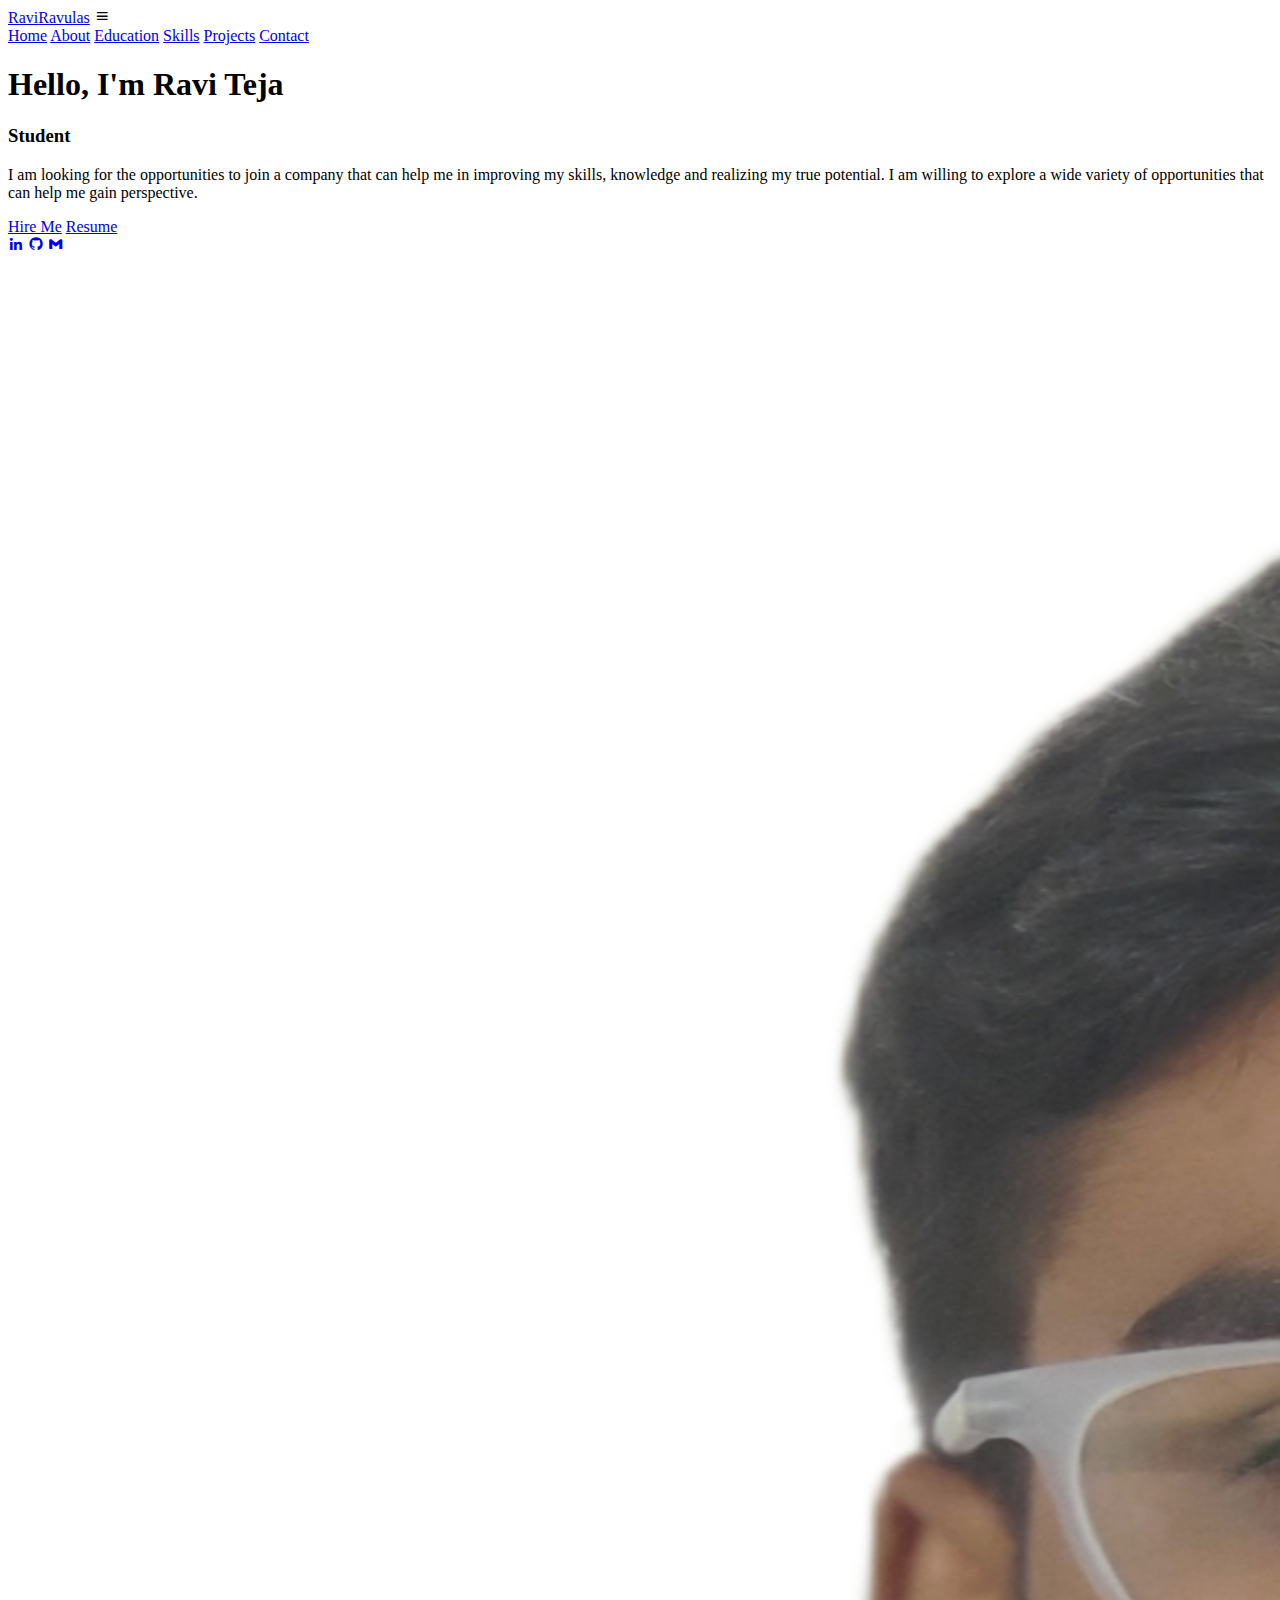
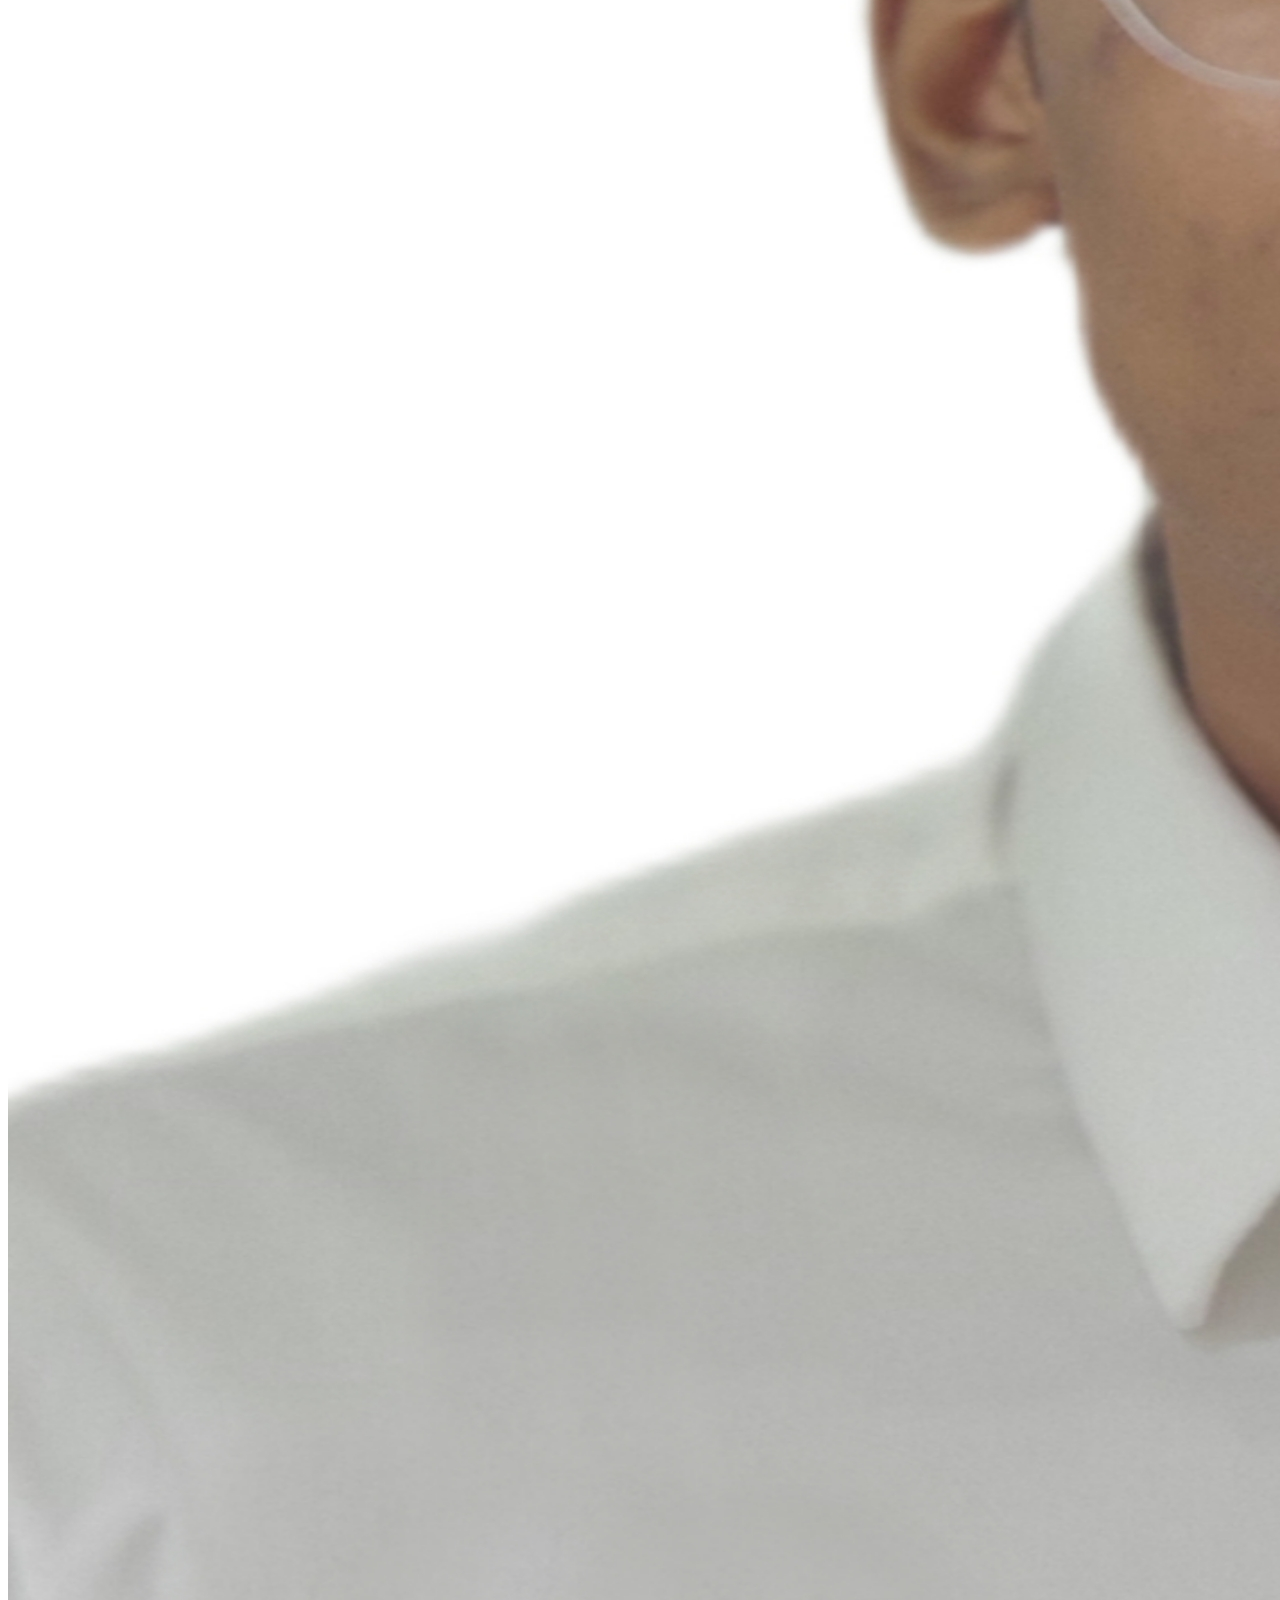
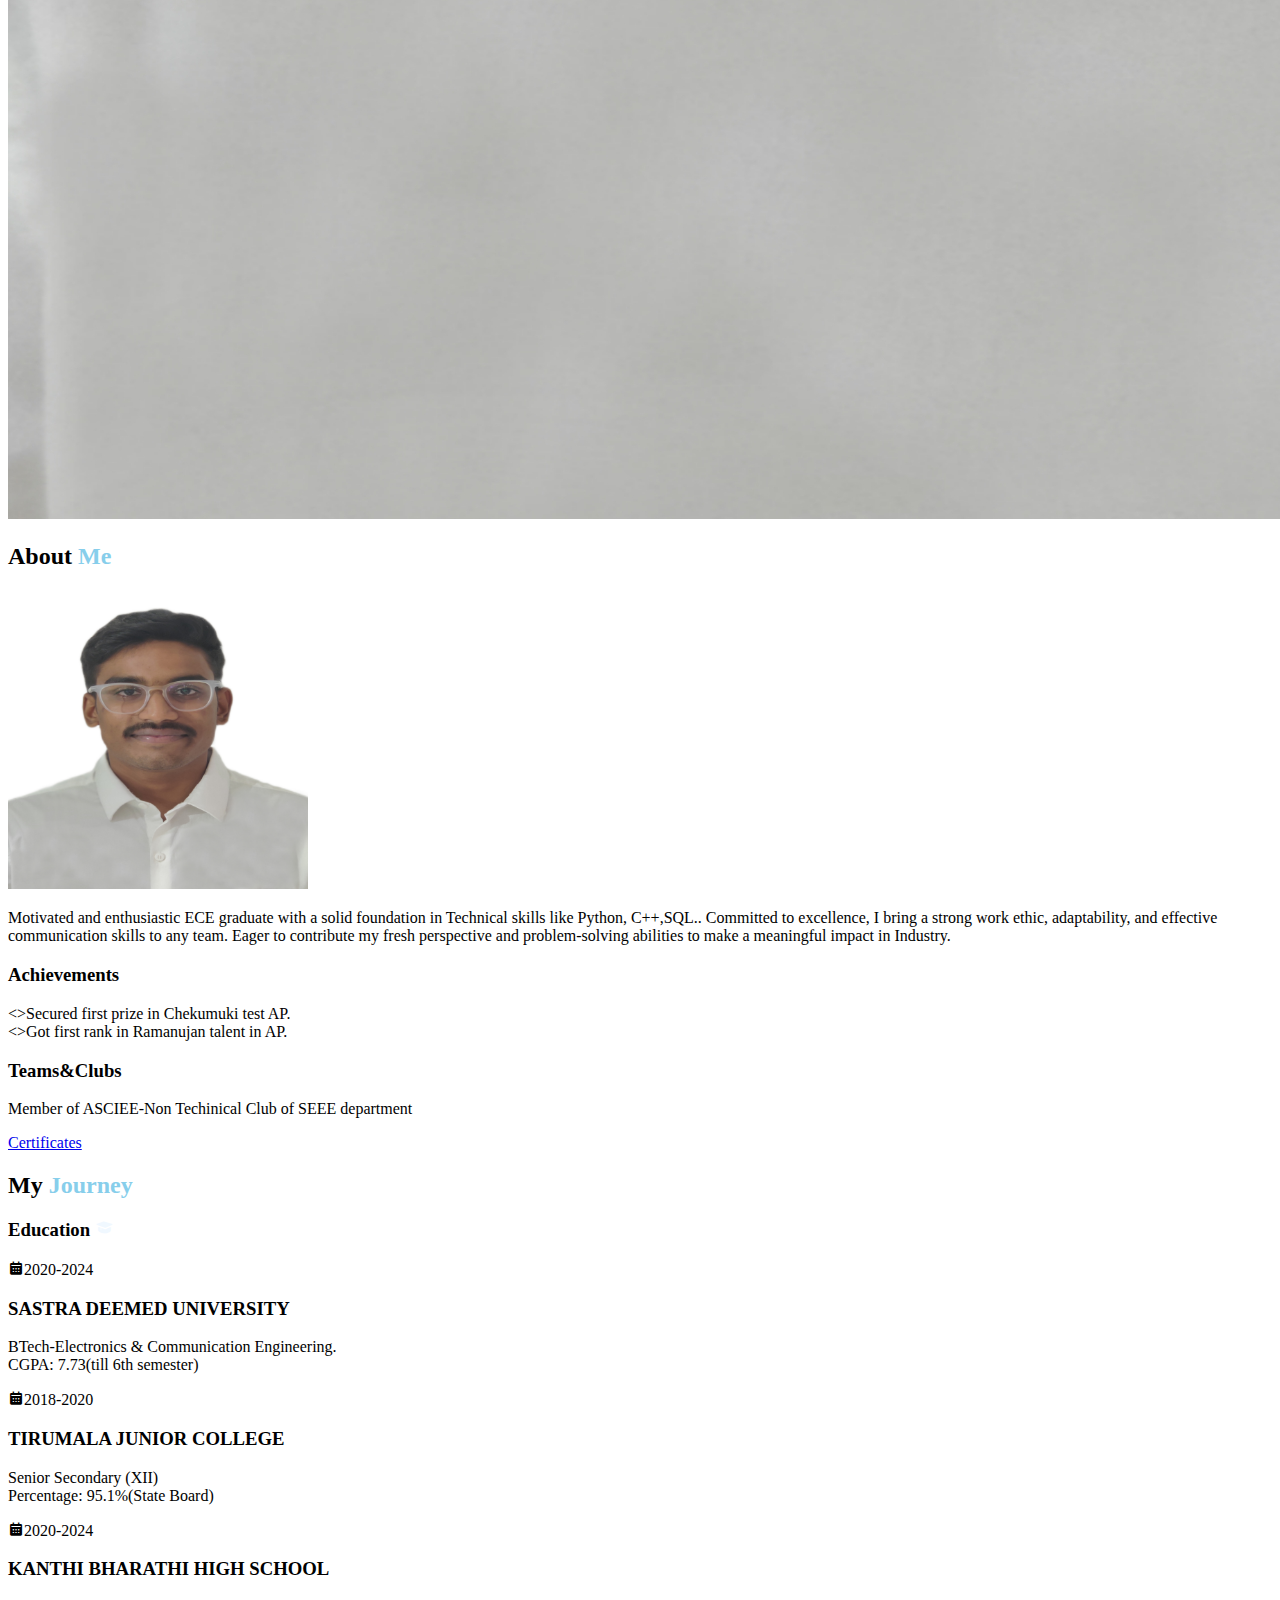
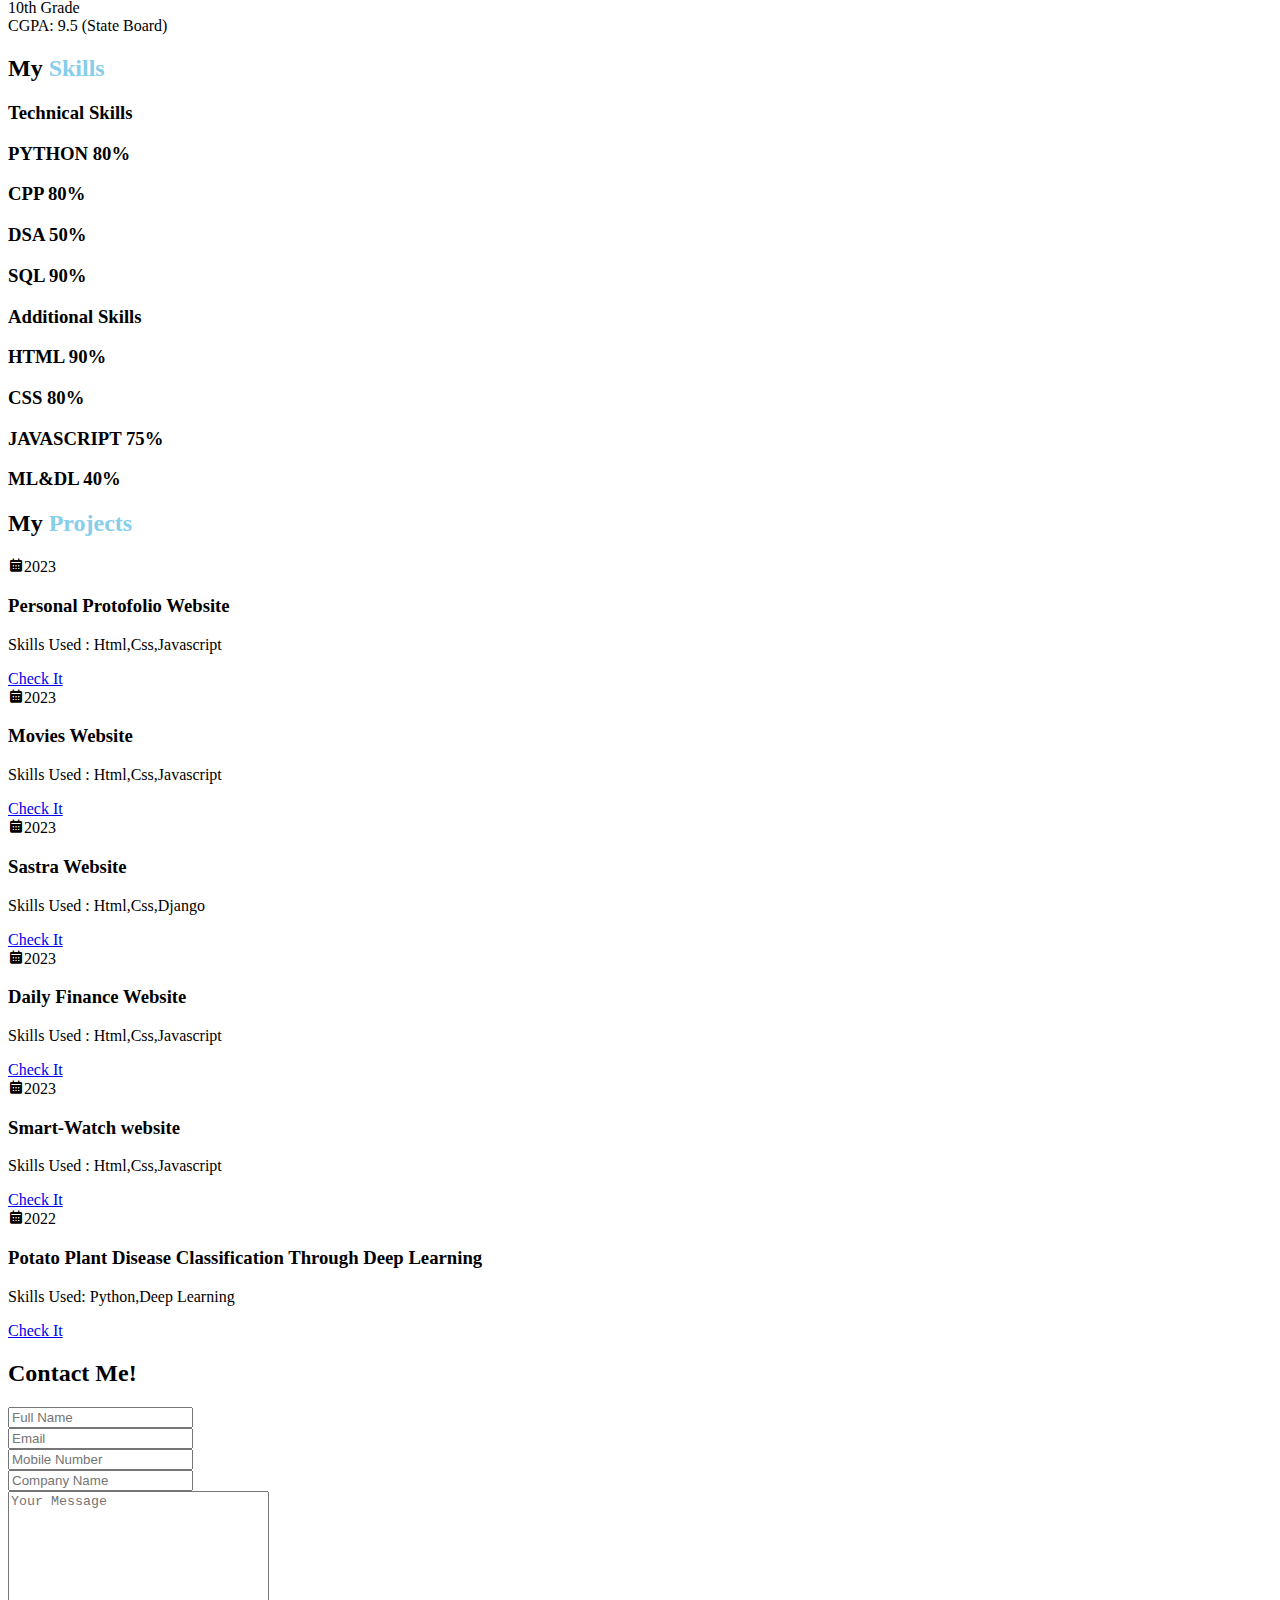
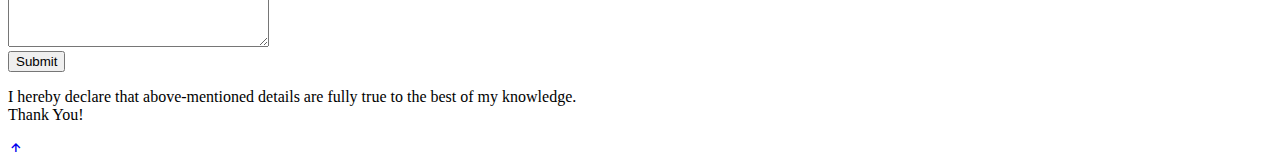
==== Resume/index.html @ a98e471b "Add files via upload" ====
<!DOCTYPE html>
<html lang="en">
<head>
    <meta charset="UTF-8">
    <meta http-equiv="X-UA-Compatible" content="IE=edge">
    <meta name="viewport" content="width=device-width, initial-scale=1.0">
    <title>MyResume</title>
    <link rel="stylesheet" href="/index.css">
    <link href='https://unpkg.com/boxicons@2.1.4/css/boxicons.min.css' rel='stylesheet'>
</head>
<body>
    <header class="header">
        <a href="#" class="logo">Ravi<span>Ravulas</span></a>
        <div class="bx bx-menu" id="menu-icon"></div>
        <nav class="navbar">
            <a href="#" class="active">Home</a>
            <a href="#about">About</a>
            <a href="#education">Education</a>
            <a href="#skills">Skills</a>
            <a href="#projects">Projects</a>
            <a href="#contact">Contact</a>
        </nav>
    </header>
    <section class="home" id="home">
        <div class="home-container">
            <h1>Hello, I'm <span>Ravi Teja</span></h1>
            <div class="text-animate">
                <h3>Student</h3>
            </div>
            <p>I am looking for the opportunities to join a company that can help me in improving my skills, knowledge and realizing my true potential. I am willing to explore a wide variety of opportunities that can help me gain perspective.</p>
        
            <div class="btn-box">
                <a href="#" class="btn" id="hire">Hire Me</a>
                <a href="assets/resume.pdf" class="btn">Resume</a>
            </div>
        </div>
        <div class="home-sci">
            <a href="https://www.linkedin.com/in/ravi-teja-ravula-048966273"><i class='bx bxl-linkedin'></i></a>
            <a href="#"><i class='bx bxl-github' ></i></a>
            <a href="mailto:tejaravula111@gmail.com"><i class='bx bxl-gmail' ></i></a>
        </div>
        <div>
            <img class="profile" src="assets/p2.jpg" alt="photo">
        </div>
    </section>
    <section class="about" id="about">
        <h2 class="heading">About <span style="color: skyblue;">Me</span></h2>
        <div class="about-img">
            <img src="assets/p2.jpg" alt="profile" width="300px" height="300px">
        </div>
        <div class="about-content" >
            <p>Motivated and enthusiastic ECE graduate with a solid foundation in
                Technical skills like Python, C++,SQL.. Committed to excellence, I
                bring a strong work ethic, adaptability, and effective communication
                skills to any team. Eager to contribute my fresh perspective and
                problem-solving abilities to make a meaningful impact in Industry.
            </p>
            <h3>Achievements</h3>
            <p><>Secured first prize in Chekumuki test AP.<br>
            <>Got first rank in Ramanujan talent in AP.
            </p>
            <h3>Teams&Clubs</h3>
            <p>Member of ASCIEE-Non Techinical Club of SEEE department</p>
            <div class="btn-box btns">
                <a href="#" class="btn">Certificates</a>
            </div>
        </div>
    </section>
    <section class="education" id="education">
        <h2 class="heading">My <span style="color: skyblue;">Journey</span></h2>
        <div class="education-row">
            <div class="education-column">
                <h3 class="title">Education<span><i class='bx bxs-graduation' style="color: aliceblue; margin-left: 5px;"></i></span></h3>
                <div class="education-box">
                    <div class="education-content">
                        <div class="content">
                            <div class="year"><i class='bx bxs-calendar'></i>2020-2024</div>
                            <h3>SASTRA DEEMED UNIVERSITY</h3>
                            <p>BTech-Electronics & Communication Engineering.<br>
                                CGPA: 7.73(till 6th semester)
                            </p>
                        </div>
                    </div>
                    <div class="education-content">
                        <div class="content">
                            <div class="year"><i class='bx bxs-calendar'></i>2018-2020</div>
                            <h3>TIRUMALA JUNIOR COLLEGE
                            </h3>
                            <p>Senior Secondary (XII)<br>
                                Percentage: 95.1%(State Board)
                            </p>
                        </div>
                    </div>
                    <div class="education-content">
                        <div class="content">
                            <div class="year"><i class='bx bxs-calendar'></i>2020-2024</div>
                            <h3>KANTHI BHARATHI HIGH SCHOOL
                            </h3>
                            <p>10th Grade<br>
                                CGPA: 9.5 (State Board)
                            </p>
                        </div>
                    </div>
                </div>
            </div>
            </div>
        </div>
    </section>
    <section class="skills" id="skills">
        <h2 class="heading">My <span style="color: skyblue;">Skills</span></h2>
        <div class="skills-row">
            <div class="skills-column">
                <h3 class="title">Technical Skills</h3>
                <div class="skills-box">
                    <div class="skills-content">
                        <div class="progress">
                            <h3>PYTHON <span>80%</span></h3>
                            <div class="bar"><span></span></div>
                        </div>
                        <div class="progress">
                            <h3>CPP  <span>80%</span></h3>
                            <div class="bar"><span></span></div>
                        </div>
                        <div class="progress">
                            <h3>DSA <span>50%</span></h3>
                            <div class="bar"><span></span></div>
                        </div>
                        <div class="progress">
                            <h3>SQL <span>90%</span></h3>
                            <div class="bar"><span></span></div>
                        </div>
                    </div>
                </div>
            </div>
            <div class="skills-column">
                <h3 class="title">Additional Skills</h3>
                <div class="skills-box">
                    <div class="skills-content">
                        <div class="progress">
                            <h3>HTML <span>90%</span></h3>
                            <div class="bar"><span></span></div>
                        </div>
                        <div class="progress">
                            <h3>CSS <span>80%</span></h3>
                            <div class="bar"><span></span></div>
                        </div>
                        <div class="progress">
                            <h3>JAVASCRIPT <span>75%</span></h3>
                            <div class="bar"><span></span></div>
                        </div>
                        <div class="progress">
                            <h3>ML&DL <span>40%</span></h3>
                            <div class="bar"><span></span></div>
                        </div>
                    </div>
                </div>
            </div>
        </div>
    </section>
    <section class="projects" id="projects">
        <h2 class="heading">My <span style="color: skyblue;">Projects</span></h2>
        <div class="projects-row">
            <div class="projects-column">
                <div class="projects-box">
                    <div class="projects-content">
                        <div class="content">
                            <div class="year"><i class='bx bxs-calendar'></i>2023</div>
                            <h3>Personal Protofolio Website</h3>
                            <p>Skills Used : Html,Css,Javascript</p>
                            <div class="btnbox">
                                <a href="#" class="btn">Check It</a>
                            </div>
                        </div>
                    </div>
                </div>
            </div>
            <div class="projects-column">
                <div class="projects-box">
                    <div class="projects-content">
                        <div class="content">
                            <div class="year"><i class='bx bxs-calendar'></i>2023</div>
                            <h3>Movies Website</h3>
                            <p>Skills Used : Html,Css,Javascript</p>
                            <div class="btnbox">
                                <a href="movies/index.html" class="btn">Check It</a>
                            </div>
                        </div>
                    </div>
                </div>
            </div>
            <div class="projects-column">
                <div class="projects-box">
                    <div class="projects-content">
                        <div class="content">
                            <div class="year"><i class='bx bxs-calendar'></i>2023</div>
                            <h3>Sastra Website</h3>
                            <p>Skills Used : Html,Css,Django</p>
                            <div class="btnbox">
                                <a href="http://127.0.0.1:8000/" class="btn">Check It</a>
                            </div>
                        </div>
                    </div>
                </div>
            </div>
            <div class="projects-column">
                <div class="projects-box">
                    <div class="projects-content">
                        <div class="content">
                            <div class="year"><i class='bx bxs-calendar'></i>2023</div>
                            <h3>Daily Finance Website</h3>
                            <p>Skills Used : Html,Css,Javascript</p>
                            <div class="btnbox">
                                <a href="DailyFinance/index.html" class="btn">Check It</a>
                            </div>
                        </div>
                    </div>
                </div>
            </div>
            <div class="projects-column">
                <div class="projects-box">
                    <div class="projects-content">
                        <div class="content">
                            <div class="year"><i class='bx bxs-calendar'></i>2023</div>
                            <h3>Smart-Watch website</h3>
                            <p>Skills Used : Html,Css,Javascript</p>
                            <div class="btnbox">
                                <a href="/watch/index.html" class="btn">Check It</a>
                            </div>
                        </div>

                    </div>
                </div>
            </div>
            
            <div class="projects-column">
                <div class="projects-box">
                    <div class="projects-content">
                        <div class="content">
                            <div class="year"><i class='bx bxs-calendar'></i>2022</div>
                            <h3>Potato Plant Disease Classification Through Deep Learning</h3>
                            <p>Skills Used: Python,Deep Learning
                            </p>
                            <div class="btnbox">
                                <a href="#" class="btn">Check It</a>
                            </div>
                        </div>
                    </div>
                </div>
            </div>
        </div>
    </section>
    <section class="contact" id="contact">
        <h2 class="heading">Contact <span>Me!</span></h2>
        <form action="#">
            <div class="input-box">
                <div class="input-field">
                    <input type="text" placeholder="Full Name" required>
                    <span class="focus"></span>
                </div>
                <div class="input-field">
                    <input type="text" placeholder="Email" required>
                </div>
            </div>
            <div class="input-box">
                <div class="input-field">
                    <input type="text" placeholder="Mobile Number" required>
                </div>
                <div class="input-field">
                    <input type="text" placeholder="Company Name" required>
                </div>
            </div>
            <div class="textarea-field">
                <textarea name="" id="" cols="30" rows="10" placeholder="Your Message"></textarea>
            </div>
            <div class="btn-box btns">
                <button type="submit" class="btn">Submit</button>
            </div>
        </form>
    </section>
    <footer class="footer">
        <div class="footer-text">
            <p>I hereby declare that above-mentioned details are fully true to the best of my knowledge.<br>Thank You!</p>
        </div>
        <div class="footer-iconTop">
            <a href="#"><i class='bx bx-up-arrow-alt' ></i></a>
        </div>
    </footer>
    <script src="index.js" type="text/javascript"></script>
</body>
</html>
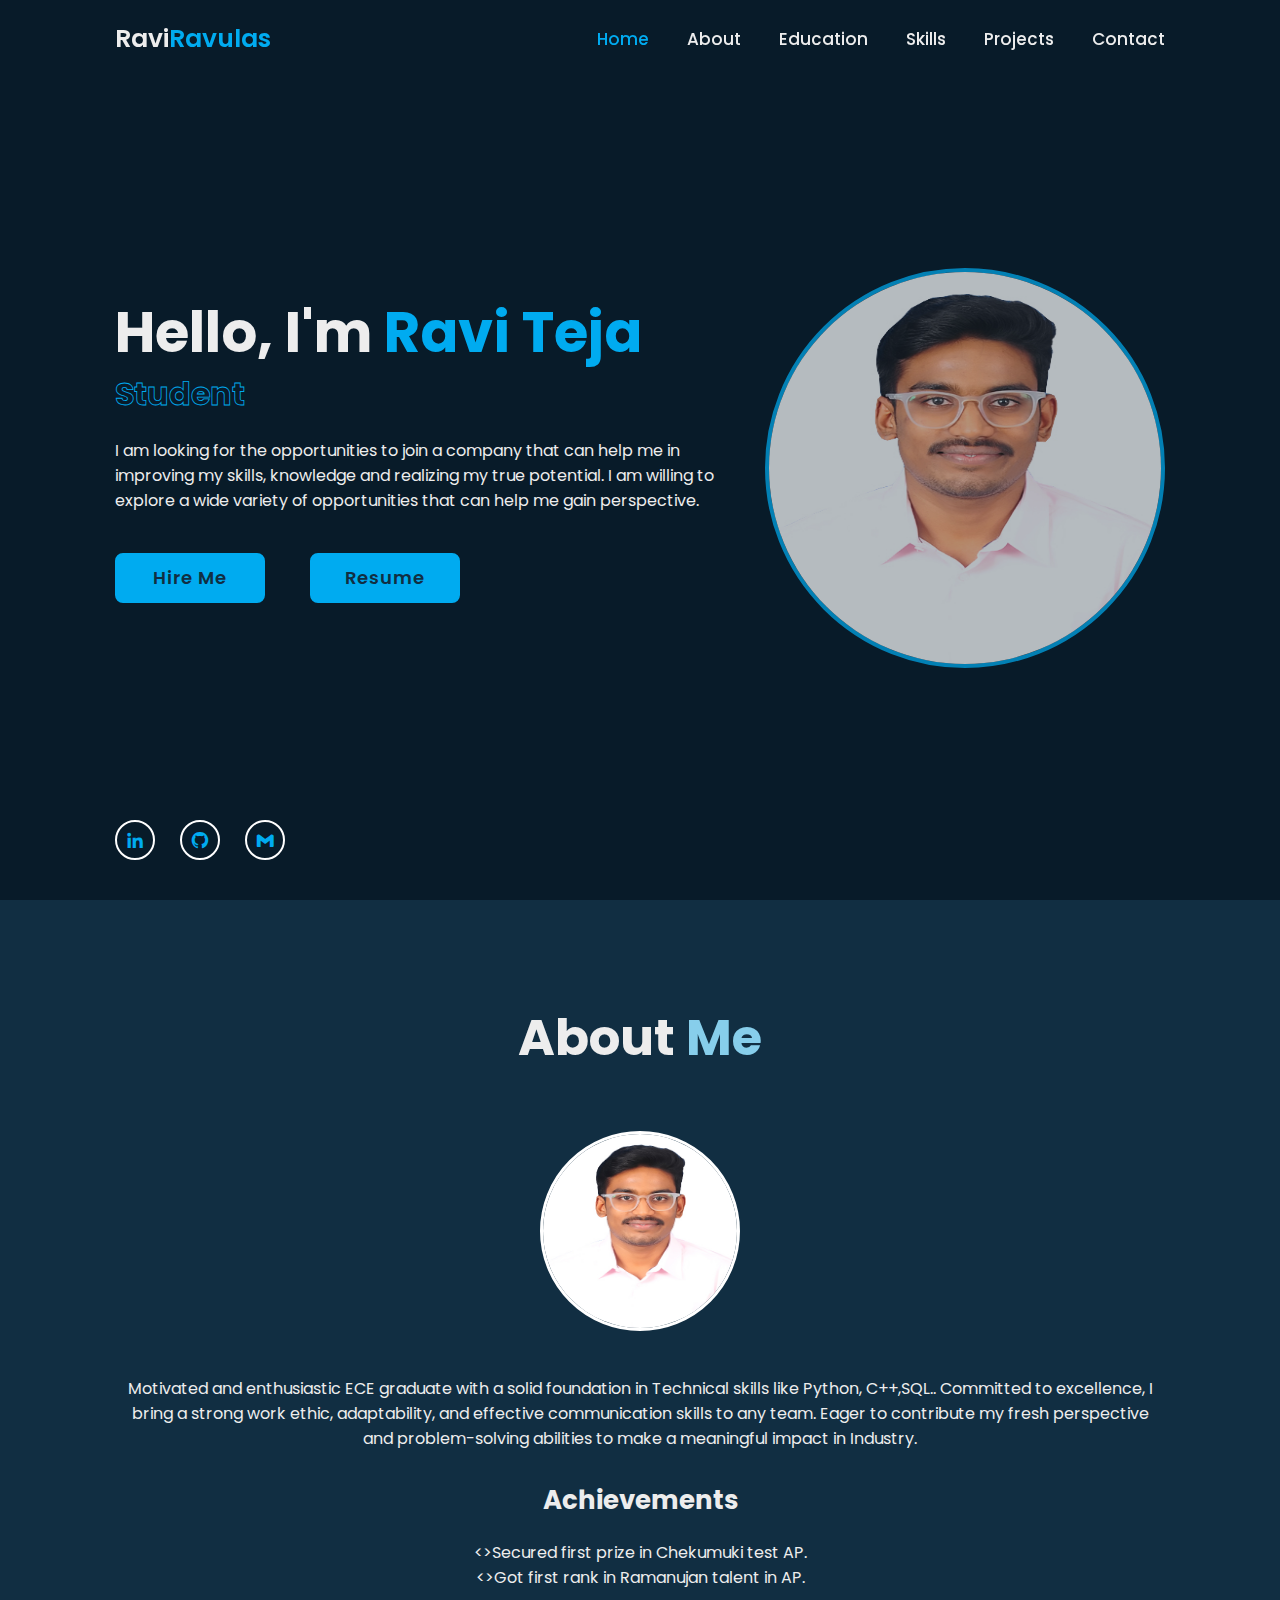
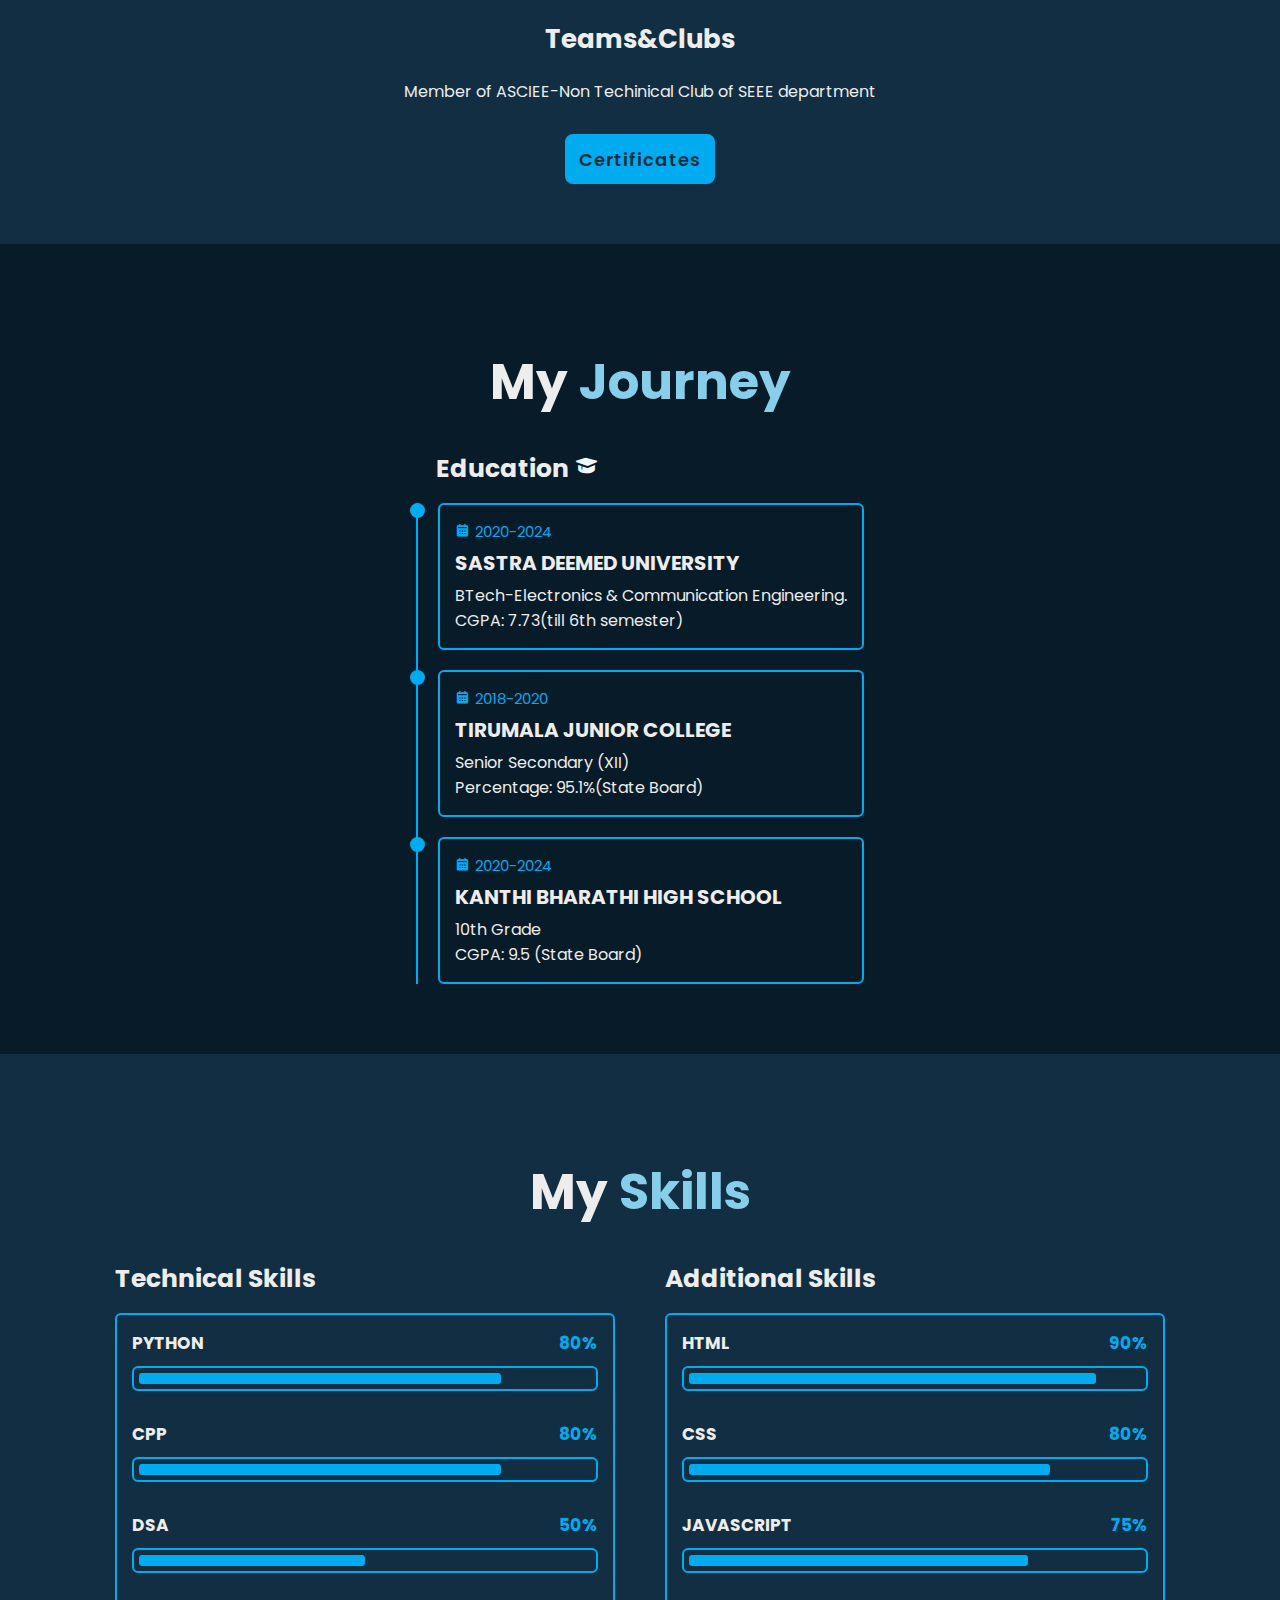
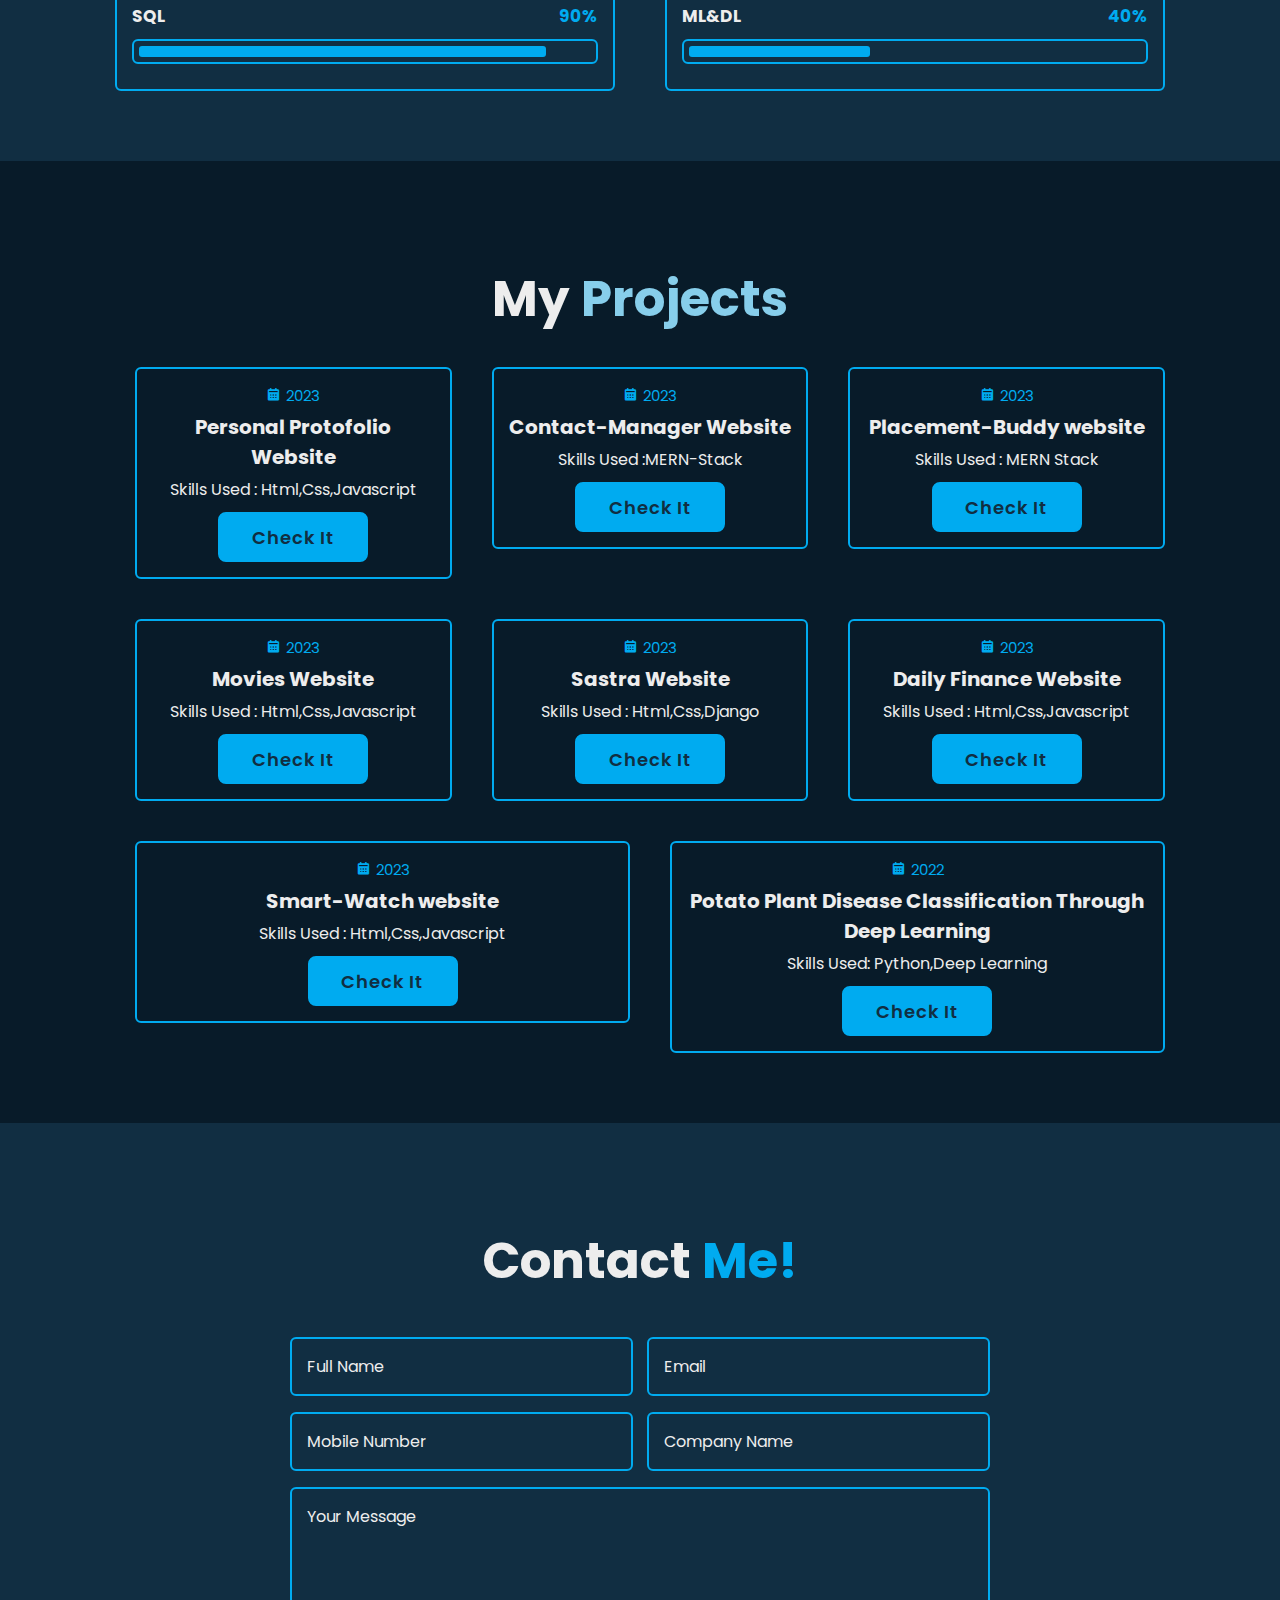
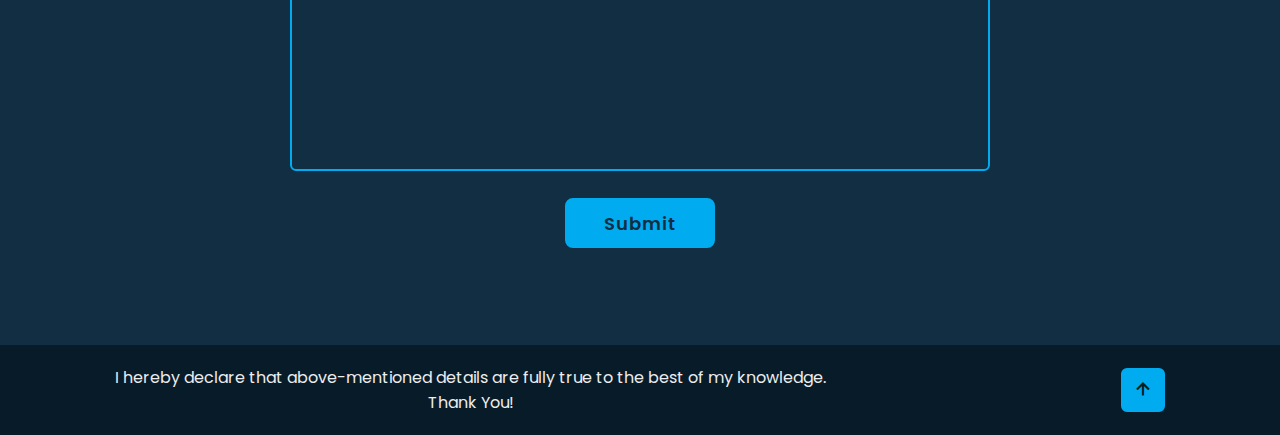
==== commit b0ec2910: "rel url" ====
--- a/Resume/index.html
+++ b/Resume/index.html
@@ -4,8 +4,8 @@
     <meta charset="UTF-8">
     <meta http-equiv="X-UA-Compatible" content="IE=edge">
     <meta name="viewport" content="width=device-width, initial-scale=1.0">
-    <title>MyResume</title>
-    <link rel="stylesheet" href="/index.css">
+    <title>RaviRavulas</title>
+    <link rel="stylesheet" href="./index.css">
     <link href='https://unpkg.com/boxicons@2.1.4/css/boxicons.min.css' rel='stylesheet'>
 </head>
 <body>
@@ -31,22 +31,22 @@
         
             <div class="btn-box">
                 <a href="#" class="btn" id="hire">Hire Me</a>
-                <a href="assets/resume.pdf" class="btn">Resume</a>
+                <a href="./assets/resume.pdf" class="btn">Resume</a>
             </div>
         </div>
         <div class="home-sci">
             <a href="https://www.linkedin.com/in/ravi-teja-ravula-048966273"><i class='bx bxl-linkedin'></i></a>
-            <a href="#"><i class='bx bxl-github' ></i></a>
+            <a href="https://github.com/RaviRavulas?tab=repositories"><i class='bx bxl-github' ></i></a>
             <a href="mailto:tejaravula111@gmail.com"><i class='bx bxl-gmail' ></i></a>
         </div>
         <div>
-            <img class="profile" src="assets/p2.jpg" alt="photo">
+            <img class="profile" src="./assets/pp.jpg" alt="photo">
         </div>
     </section>
     <section class="about" id="about">
         <h2 class="heading">About <span style="color: skyblue;">Me</span></h2>
         <div class="about-img">
-            <img src="assets/p2.jpg" alt="profile" width="300px" height="300px">
+            <img src="assets/pp.jpg" alt="profile" width="300px" height="300px">
         </div>
         <div class="about-content" >
             <p>Motivated and enthusiastic ECE graduate with a solid foundation in
@@ -179,10 +179,39 @@
                     <div class="projects-content">
                         <div class="content">
                             <div class="year"><i class='bx bxs-calendar'></i>2023</div>
+                            <h3>Contact-Manager Website</h3>
+                            <p>Skills Used :MERN-Stack</p>
+                            <div class="btnbox">
+                                <a href="#" class="btn">Check It</a>
+                            </div>
+                        </div>
+                    </div>
+                </div>
+            </div>
+            <div class="projects-column">
+                <div class="projects-box">
+                    <div class="projects-content">
+                        <div class="content">
+                            <div class="year"><i class='bx bxs-calendar'></i>2023</div>
+                            <h3>Placement-Buddy website</h3>
+                            <p>Skills Used : MERN Stack</p>
+                            <div class="btnbox">
+                                <a href="#" class="btn">Check It</a>
+                            </div>
+                        </div>
+
+                    </div>
+                </div>
+            </div>
+            <div class="projects-column">
+                <div class="projects-box">
+                    <div class="projects-content">
+                        <div class="content">
+                            <div class="year"><i class='bx bxs-calendar'></i>2023</div>
                             <h3>Movies Website</h3>
                             <p>Skills Used : Html,Css,Javascript</p>
                             <div class="btnbox">
-                                <a href="movies/index.html" class="btn">Check It</a>
+                                <a href="./movies/index.html" class="btn">Check It</a>
                             </div>
                         </div>
                     </div>
@@ -210,7 +239,7 @@
                             <h3>Daily Finance Website</h3>
                             <p>Skills Used : Html,Css,Javascript</p>
                             <div class="btnbox">
-                                <a href="DailyFinance/index.html" class="btn">Check It</a>
+                                <a href="./DailyFinance/index.html" class="btn">Check It</a>
                             </div>
                         </div>
                     </div>
@@ -224,7 +253,7 @@
                             <h3>Smart-Watch website</h3>
                             <p>Skills Used : Html,Css,Javascript</p>
                             <div class="btnbox">
-                                <a href="/watch/index.html" class="btn">Check It</a>
+                                <a href="./watch/index.html" class="btn">Check It</a>
                             </div>
                         </div>
 
@@ -285,6 +314,6 @@
             <a href="#"><i class='bx bx-up-arrow-alt' ></i></a>
         </div>
     </footer>
-    <script src="index.js" type="text/javascript"></script>
+    <script src="./index.js" type="text/javascript"></script>
 </body>
 </html>--- a/Resume/index.css
+++ b/Resume/index.css
@@ -0,0 +1,710 @@
+@import url('https://fonts.googleapis.com/css2?family=Poppins:wght@300;400;500;600;700;800;900&display=swap');
+
+* {
+    margin: 0;
+    padding: 0;
+    box-sizing: border-box;
+    text-decoration: none;
+    border: none;
+    outline: none;
+    scroll-behavior: smooth;
+    font-family:'Poppins',sans-serif;
+};
+:root{
+    --bg-color: #081b29;;
+    --second-bg-color: #112e42;
+    --text-color:#ededed;
+    --main-color:#00abf0;
+}
+html{
+    font-size: 62.5%;
+}
+body{
+    background:#081b29;
+    color:#ededed;
+}
+.header{
+    position: fixed;
+    top: 0;
+    left:0;
+    width:100%;
+    padding: 2rem 9%;
+    background: transparent;
+    display: flex;
+    justify-content: space-between;
+    align-items: center;
+    z-index: 100;
+    transition: .3s;
+}
+.header.sticky{
+    background: #081b29;
+}
+.logo{
+    font-size: 2.5rem;
+    color:#ededed;
+    font-weight: 600; 
+}
+.navbar a {
+    font-size: 1.7rem;
+    color: #ededed;
+    font-weight: 500;
+    margin-left: 3.5rem;
+    transition: .3s;
+}
+.navbar a:hover,.navbar a.active {
+    color:#00abf0;
+}
+#menu-icon{
+    font-size: 3.6rem;
+    color: #ededed;
+    cursor: pointer;
+    display: none;
+}
+section{
+    min-height: 100vh;
+    padding: 10rem 9% 2rem;
+}
+.home {
+    display: flex;
+    align-items: center;
+    padding: 0 9%;
+    justify-content: space-between;
+}
+.home-container{
+    max-width: 60rem;
+}
+.home-container h1{
+    font-size: 5.6rem;
+    font-weight: 700;
+    line-height: 1.3;
+}
+.home-container .text-animate{
+    position: relative;
+    width:32.8rem;
+}
+.home-container .text-animate h3{
+   font-size: 3.2rem;
+   font-weight:700;
+   color:#081b29;
+   -webkit-text-stroke: .8px #00abf0; 
+}
+.home-container p{
+    font-size: 1.6em;
+    margin: 2rem 0 4rem;
+}
+.btn-box{
+    position: relative;
+    display: flex;
+    justify-content: space-between;
+    width: 34.5rem;
+    height: 5rem;
+}
+.btn-box .btn{
+    position: relative;
+    display: inline-flex;
+    justify-content: center;
+    align-items: center;
+    width: 15rem;
+    height:100%;
+    background: #00abf0;
+    border: .2rem solid #00abf0;
+    border-radius: .8rem;
+    font-size: 1.8rem;
+    font-weight: 600;
+    letter-spacing: .1rem;
+    color: #112e42;
+    overflow: hidden;
+    z-index: 1;
+}
+.btn-box .btn::before{
+    content: '';
+    position: absolute;
+    top:0;
+    left:0;
+    width:0%;
+    height:100%;
+    background:#081b29;
+    transition: .5s;
+    z-index: -1;
+}
+.btn-box .btn:hover::before{
+    width:100%;
+}
+.btn-box .btn:hover{
+    color: #00abf0;
+}
+.home-sci{
+    position: absolute;
+    bottom: 4rem;
+    width: 170px;
+    display: flex;
+    justify-content: space-between;
+}
+.home-sci a{
+    width:40px;
+    height: 40px;
+    display: inline-flex;
+    justify-content: center;
+    align-items: center;
+    position: relative;
+    background: transparent;
+    border: .2rem solid white;
+    border-radius: 50%;
+    font-size: 20px;
+    color: #00abf0;
+    z-index: 1;
+    overflow: hidden;
+}
+.home-sci a:hover{
+    color: #081b29;
+}
+.home-sci a::before{
+    content: '';
+    position: absolute;
+    top:0;
+    left:0;
+    width:0%;
+    height:100%;
+    background: #00abf0;
+    transition: .5s;
+    z-index: -1;
+}
+.home-sci a:hover::before{
+    width:100%;
+}
+.profile{
+    width: 400px;
+    height: 400px;
+    border-radius: 50%;
+    border:4px solid #00abf0;
+    align-items: center;
+    opacity: 70%;
+    margin-top: 4rem;
+    transition: .2s;
+}
+.profile:hover{
+    opacity: 100%;
+}
+span{
+    color: #00abf0;
+}
+.about{
+    display: flex;
+    justify-content: center;
+    align-items: center;
+    flex-direction: column;
+    gap:0rem;
+    background: #112e42;
+    padding-bottom: 6rem;
+}
+.heading{
+    font-size: 5rem;
+    margin-bottom: 3rem;
+    text-align: center;
+}
+.about-img{
+    position: relative;
+    width: 25rem;
+    height: 25rem;
+    border-radius: 50%;
+    display: flex;
+    justify-content: center;
+    align-items: center;
+}
+.about-img img{
+    width: 80%;
+    height: 80%;
+    border-radius: 50%;
+    border: .3rem solid white;
+}
+.about-content{
+    text-align: center;
+}
+.about-content h3{
+    font-size: 2.6rem;
+}
+.about-content p{
+    font-size: 1.6rem;
+    margin: 2rem 0 3rem;
+}
+.about .btn-box.btns{
+    display: inline-block;
+    width: 15rem;
+    text-align: center;
+}
+.education{
+    display:flex;
+    justify-content: center;
+    align-items: center;
+    flex-direction: column;
+    min-height: auto;
+    padding-bottom: 5rem;
+}
+.education .education-row{
+    display: flex;
+    flex-wrap: wrap;
+    gap: 5rem;
+}
+.education-row .education-column{
+    flex: 1 1 32rem;
+}
+.education-column .title{
+    font-size: 2.5rem;
+    margin: 0 0 1.5rem 2rem;
+}
+.education-column .education-box{
+    border-left: .2rem solid #00abf0;
+}
+.education-box .education-content{
+    position: relative;
+    padding-left: 2rem;
+}
+.education-box .education-content::before{
+    content: '';
+    position: absolute;
+    top:0;
+    left:-.8rem;
+    width:1.5rem;
+    height:1.5rem;
+    background:#00abf0;
+    border-radius: 50%;
+}
+.education-content .content{
+    position: relative;
+    padding: 1.5rem;
+    border: .2rem solid #00abf0 ;
+    border-radius: .6rem;
+    margin-bottom: 2rem;
+    overflow: hidden;
+    z-index: 1;
+}
+.education-content .content::before{
+    content: '';
+    position: absolute;
+    top:0;
+    left:0;
+    width:0%;
+    height:100%;
+    background:#112e42;
+    z-index: -1;
+    transition: .5s;
+}
+.education-content .content:hover::before{
+    width:100%;
+}
+.education-content .content .year{
+    font-size: 1.5rem;
+    color: #00abf0;
+    padding-bottom: .5rem;
+}
+.education-content .content .year i{
+    padding-right: .5rem;
+}   
+.education-content .content  h3{
+    font-size: 2rem;
+}  
+.education-content .content  p {
+    font-size: 1.6rem;
+    padding-top: .5rem;
+}  
+.skills{
+    min-height: auto;
+    padding-bottom: 7rem;
+    background: #112e42;
+}
+.skills .skills-row{
+    display:flex;
+    flex-wrap: wrap;
+    gap: 5rem;
+}
+.skills-row .skills-column{
+    flex:1 1 40rem;
+}
+.skills-column .title{
+    font-size: 2.5rem;
+    margin: 0 0 1.5rem;
+}
+.skills-box .skills-content{
+    position: relative;
+    border: .2rem solid #00abf0;
+    border-radius: .6rem;
+    padding: .5rem 1.5rem;
+    z-index: 1;
+}
+.skills-box .skills-content::before{
+    content: '';
+    position: absolute;
+    top:0;
+    left:0;
+    width:0%;
+    height:100%;
+    background:#081b29;
+    z-index: -1;
+    border-radius: .6rem;
+    transition: .5s;
+}
+.skills-box .skills-content:hover::before{
+    width:100%;
+}
+.skills-content .progress{
+    padding: 1rem 0;
+}
+.skills-content .progress h3{
+    font-size: 1.7rem;
+    display: flex;
+    justify-content: space-between;
+}
+.skills-content .progress .bar{
+    height:2.5rem;
+    border-radius: .6rem;
+    border: .2rem solid #00abf0;
+    padding: .5rem;
+    margin: 1rem 0;
+}
+.skills-content .progress .bar span{
+    display: block;
+    height: 100%;
+    border-radius: .3rem;
+    background: #00abf0;
+}
+.skills-column:nth-child(1) .skills-content .progress:nth-child(1) .bar span{
+    width: 80%;
+}
+.skills-column:nth-child(1) .skills-content .progress:nth-child(2) .bar span{
+    width: 80%;
+}
+.skills-column:nth-child(1) .skills-content .progress:nth-child(3) .bar span{
+    width: 50%;
+}
+.skills-column:nth-child(1) .skills-content .progress:nth-child(4) .bar span{
+    width: 90%;
+}
+.skills-column:nth-child(2) .skills-content .progress:nth-child(1) .bar span{
+    width: 90%;
+}
+.skills-column:nth-child(2) .skills-content .progress:nth-child(2) .bar span{
+    width: 80%;
+}
+.skills-column:nth-child(2) .skills-content .progress:nth-child(3) .bar span{
+    width: 75%;
+}
+.skills-column:nth-child(2) .skills-content .progress:nth-child(4) .bar span{
+    width: 40%;
+}
+.projects{
+    display:flex;
+    justify-content: center;
+    align-items: center;
+    flex-direction: column;
+    min-height: auto;
+    padding-bottom: 5rem;
+}
+.projects .projects-row{
+    display: flex;
+    flex-direction: row;
+    flex-wrap: wrap;
+    gap: 2rem;
+}
+.projects-row .projects-column{
+    flex: 1 1 32rem;
+}
+.projects-column .title{
+    font-size: 2.5rem;
+    margin: 0 0 1.5rem 2rem;
+}
+.projects-box .projects-content{
+    position: relative;
+    padding-left: 2rem;
+}
+.btnbox{
+    position: relative;
+    margin-top: 1rem;
+    width: 100%;
+    display: flex;
+    justify-content: center;
+    height: 5rem;
+}
+.btnbox .btn{
+    position: relative;
+    display: flex;
+    justify-content: center;
+    align-items: center;
+    width: 15rem;
+    height:100%;
+    background: #00abf0;
+    border: .2rem solid #00abf0;
+    border-radius: .8rem;
+    font-size: 1.8rem;
+    font-weight: 600;
+    letter-spacing: .1rem;
+    color: #112e42;
+    overflow: hidden;
+    z-index: 1;
+}
+.btnbox .btn::before{
+    content: '';
+    position: absolute;
+    top:0;
+    left:0;
+    width:0%;
+    height:100%;
+    background:#081b29;
+    transition: .5s;
+    z-index: -1;
+}
+.btnbox .btn:hover::before{
+    width:100%;
+}
+.btnbox .btn:hover{
+    color: #00abf0;
+}
+.projects-content .content{
+    position: relative;
+    padding: 1.5rem;
+    border: .2rem solid #00abf0 ;
+    border-radius: .6rem;
+    margin-bottom: 2rem;
+    overflow: hidden;
+    z-index: 1;
+    text-align: center;
+}
+.projects-content .content::before{
+    content: '';
+    position: absolute;
+    top:0;
+    left:0;
+    width:0%;
+    height:100%;
+    background:#112e42;
+    z-index: -1;
+    transition: .5s;
+}
+.projects-content .content:hover::before{
+    width:100%;
+}
+.projects-content .content .year{
+    font-size: 1.5rem;
+    color: #00abf0;
+    padding-bottom: .5rem;
+}
+.projects-content .content .year i{
+    padding-right: .5rem;
+}   
+.projects-content .content  h3{
+    font-size: 2rem;
+}  
+.projects-content .content  p {
+    font-size: 1.6rem;
+    padding-top: .5rem;
+} 
+
+.contact{
+    min-height: auto;
+    padding-bottom: 7rem;
+    background: #112e42;
+}
+.contact form{
+    max-width: 70rem;
+    margin: 0 auto;
+    text-align: center;    
+}
+.contact form .input-box{
+    position: relative;
+    display: flex;
+    flex-wrap: wrap;
+    justify-content: space-between;
+}
+.contact form .input-box .input-field{
+    position: relative;
+    width: 49%;
+    margin: .8rem 0;
+}
+.contact form .input-box .input-field input,
+.contact form .textarea-field textarea{
+    width: 100%;
+    height: 100%;
+    padding: 1.5rem;
+    font-size: 1.6rem;
+    color: #ededed;
+    background: transparent;
+    border-radius: .6rem;
+    border: .2rem solid #00abf0;
+}
+.contact form .input-box .input-field input::placeholder,
+.contact form .textarea-field textarea::placeholder{
+    color: #ededed;
+}
+.contact form .textarea-field {
+    position: relative;
+    margin: .8rem 0 2.7rem;
+    display: flex;
+}
+.contact form .textarea-field textarea{
+    resize: none;
+}
+.contact form .btn-box.btns{
+    margin: .8rem 0 2.7rem;
+    display: flex;
+    position: relative;
+   justify-content: center;
+   width: 100%;
+}
+.contact form .btn-box.btns .btn{
+    cursor: pointer;
+}
+.footer{
+    display: flex;
+    justify-content: space-between;
+    align-items: center;
+    flex-wrap: wrap;
+    padding: 2rem 9%;
+    background:#081b29;
+}
+.footer-text p{
+    font-size: 1.6rem;
+    text-align: center;
+    
+}
+.footer-iconTop a{
+    position: relative;
+    display: inline-flex;
+    justify-content: center;
+    align-items: center;
+    padding: .8rem;
+    background: #00abf0;
+    border: .2rem solid #00abf0;
+    border-radius: .6rem;
+    overflow: hidden;
+    z-index: 1;
+}
+.footer-iconTop a::before{
+    content: '';
+    position: absolute;
+    top:0;
+    left:0;
+    width:0%;
+    height:100%;
+    background:#081b29;
+    z-index: -1;
+    transition: .5s;
+}
+.footer-iconTop a:hover::before{
+    width:100%;
+
+}
+.footer-iconTop a i{
+    font-size: 2.4rem;
+    color: #081b29;
+}
+.footer-iconTop a i:hover{
+    color:#00abf0;
+}
+@media (max-width:1200px){
+    html{
+        font-size: 55%;
+    }
+}
+@media (max-width:991px){
+    .header{
+        padding: 2rem 4%;
+    }
+    section{
+        padding:10rem 4% 2rem;
+    }
+    .home{
+        padding: 0 4%;
+    }
+    .footer{
+        padding:2rem 4%;
+    }
+}
+@media (max-width:768px){
+    .header{
+        background: #081b29;
+    }
+    #menu-icon{
+        display: block;
+    }
+    .navbar{
+        position: absolute;
+        top: 100%;
+        left:-100%;
+        width: 100%;
+        padding: 1rem 4%;
+        background: #081b29;
+        box-shadow: 0 .5rem 1rem black;
+        transition: .25s ease;
+        transition-delay: .25s;
+    }
+    .navbar.active{
+        left:0;
+        transition-delay: 0s;
+    }
+    .navbar a{
+        display: block;
+        margin: 3rem 0;
+        font-size: 2rem;
+    }
+    .profile{
+        width: 300px;
+        height: 300px;
+        border-radius: 50%;
+        border:8px solid #ededed;
+        align-items: center;
+        opacity: 70%;
+        margin-top: 4rem;
+        
+    }
+    .footer{
+        flex-direction: column-reverse;
+    }
+    .footer p{
+        margin-top: 2rem;
+    }
+}
+@media (max-width:520px){
+    html{
+        font-size: 50%;
+    }
+    .home-container h1{
+        display: flex;
+        flex-direction: column;
+    }
+    .home-sci{
+        width: 160px;
+    }
+    .home-sci a{
+        width: 38px;
+        height: 38px;
+    }
+}
+@media (max-width:462px){
+    html{
+        font-size: 50%;
+    }
+    .home{
+        justify-content: center;
+    }
+    .home-container{
+        display: flex;
+        flex-direction: column;
+        align-items: center;
+        text-align: center;
+    }
+    .home-container h1{
+        font-size: 5.2rem;
+    }
+    .home-sci{
+        width: 160px;
+    }
+    .home-sci a{
+        width: 38px;
+        height: 38px;
+    }
+    .contact form .input-box .input-field{
+        width: 100%;
+    }
+    .profile{
+        display:none;
+    }
+}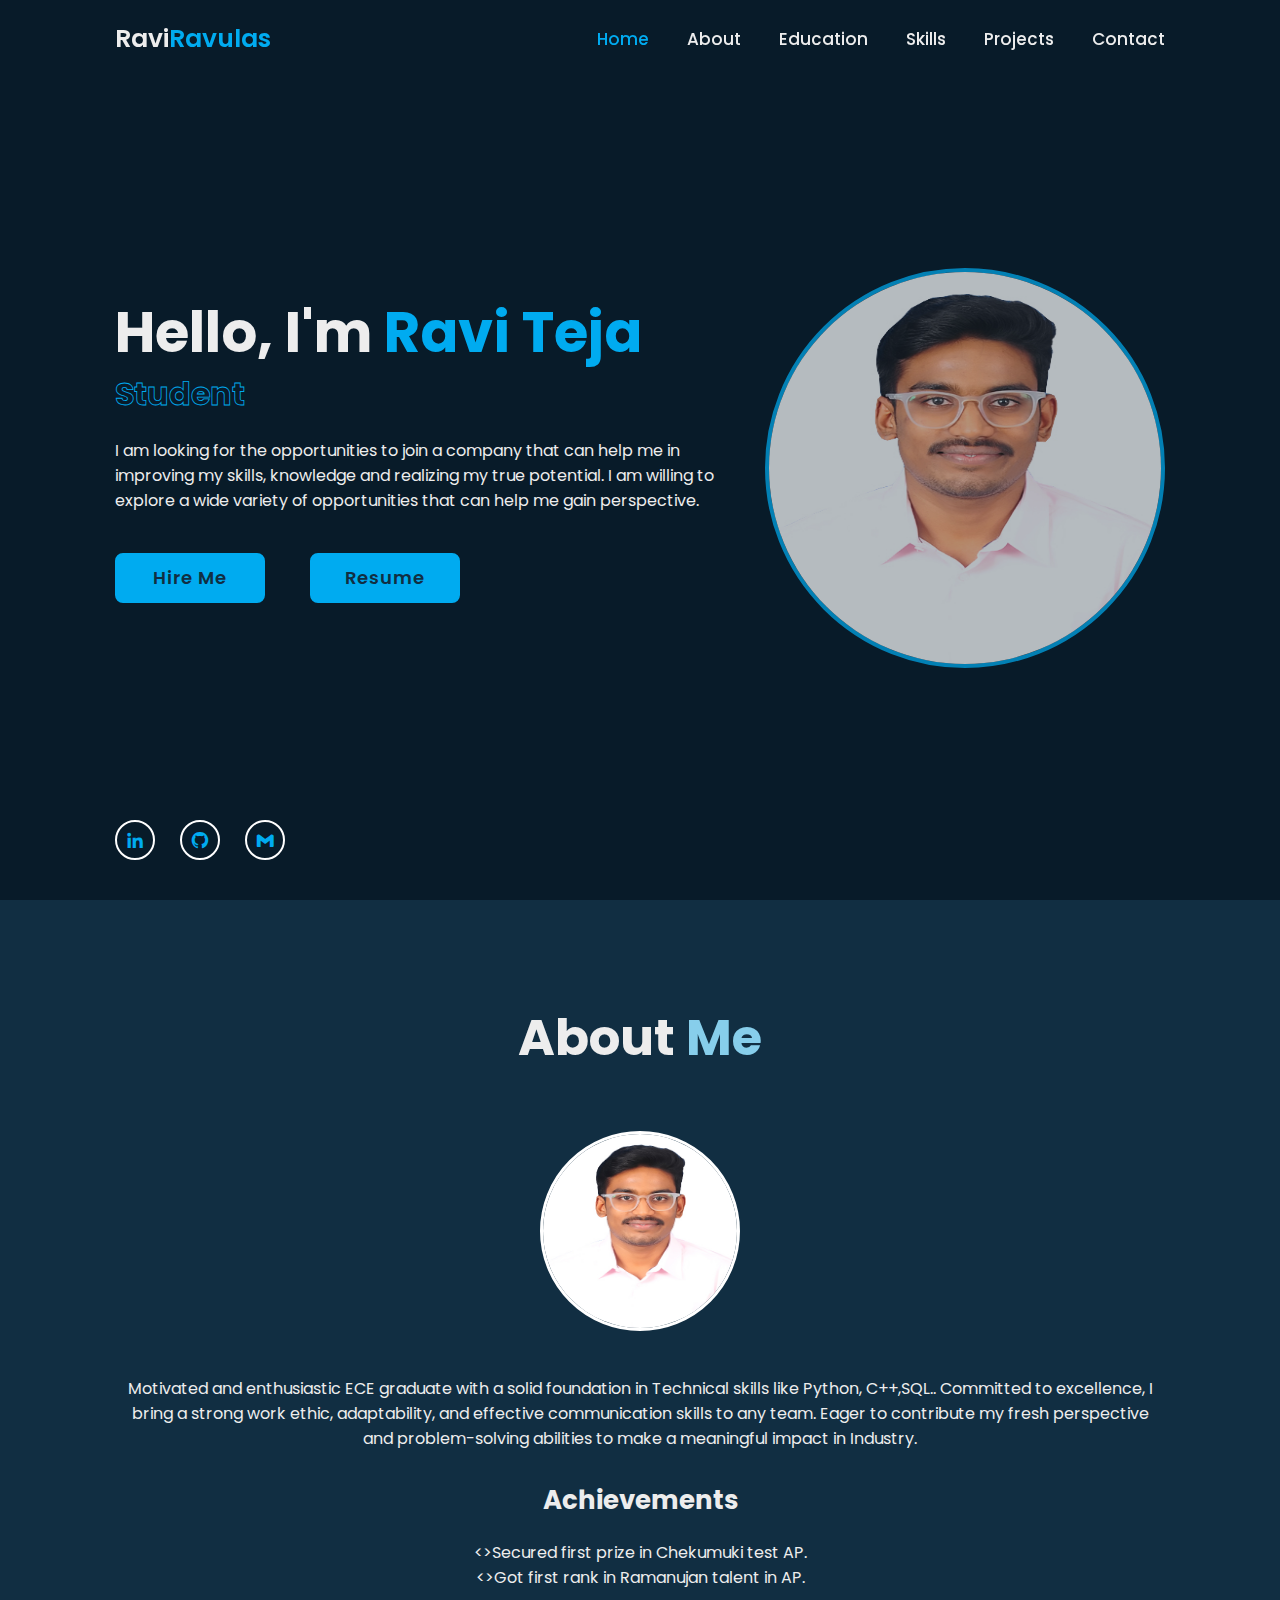
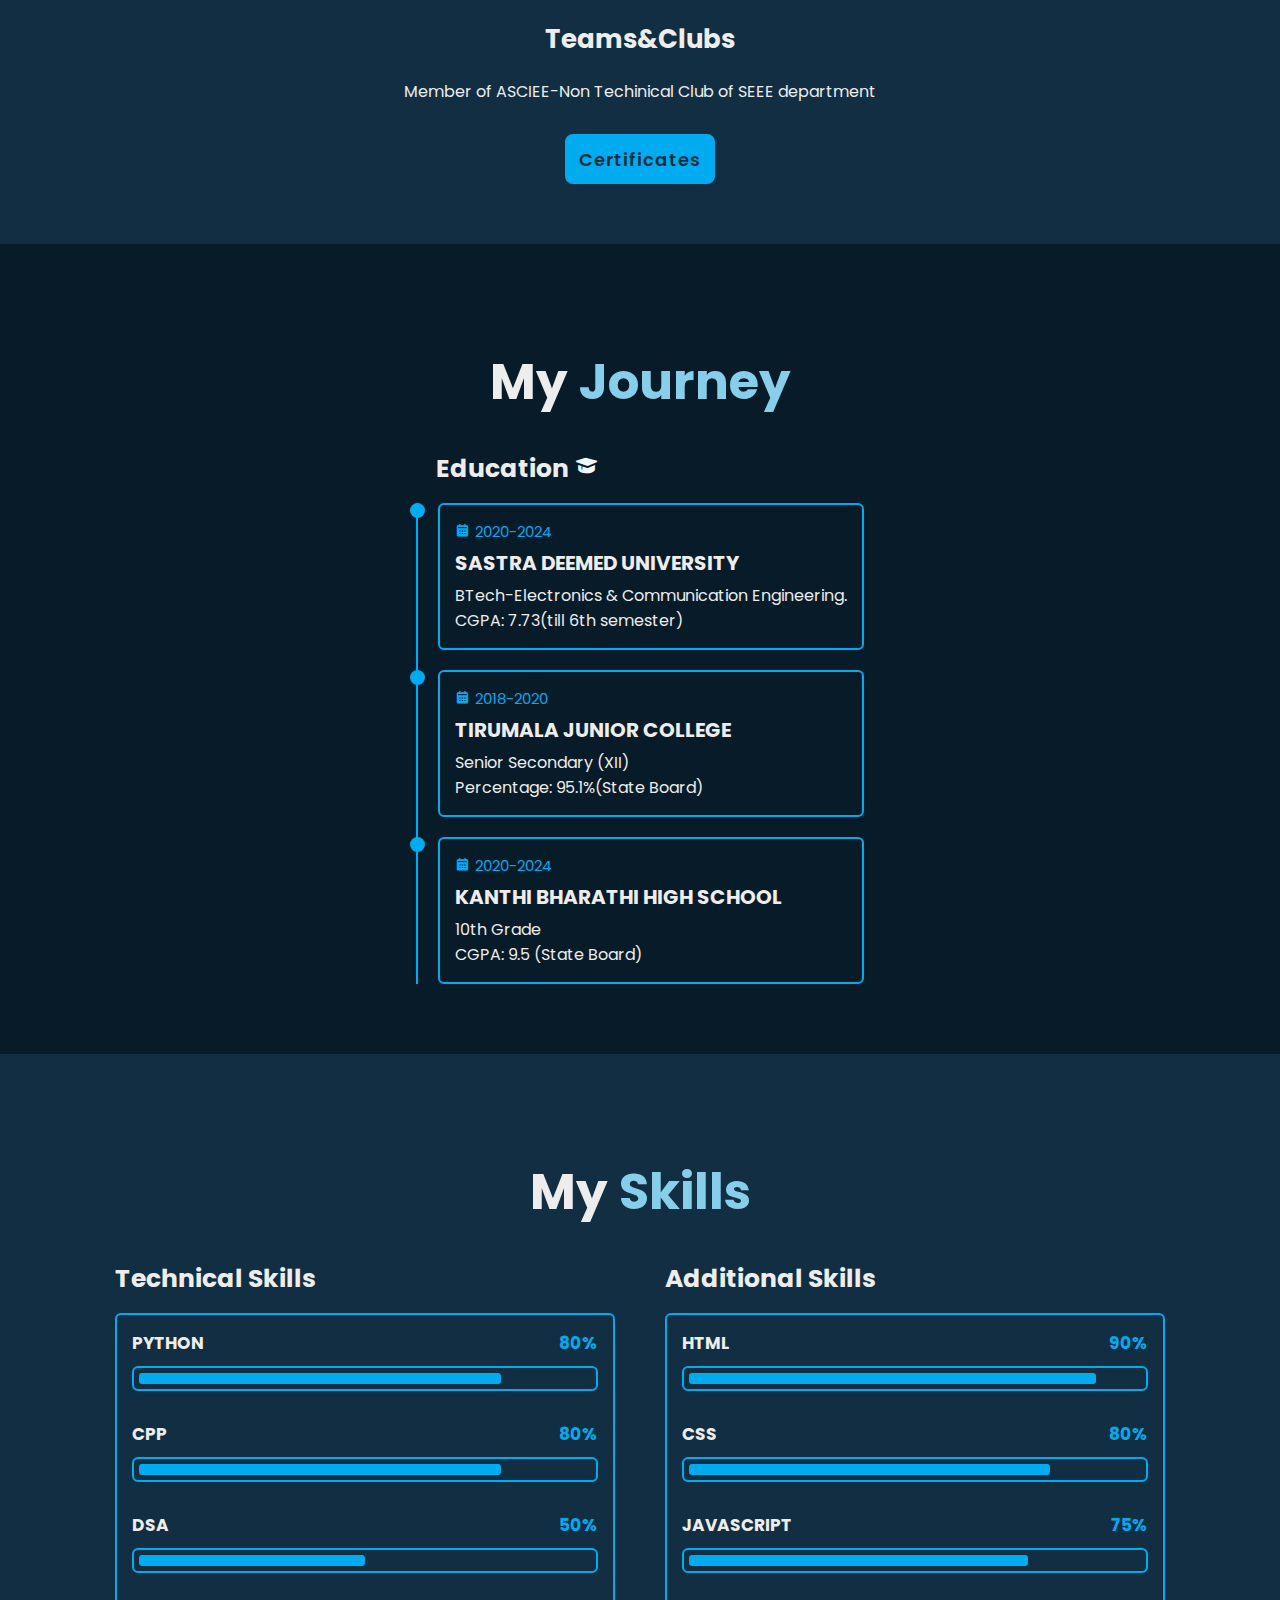
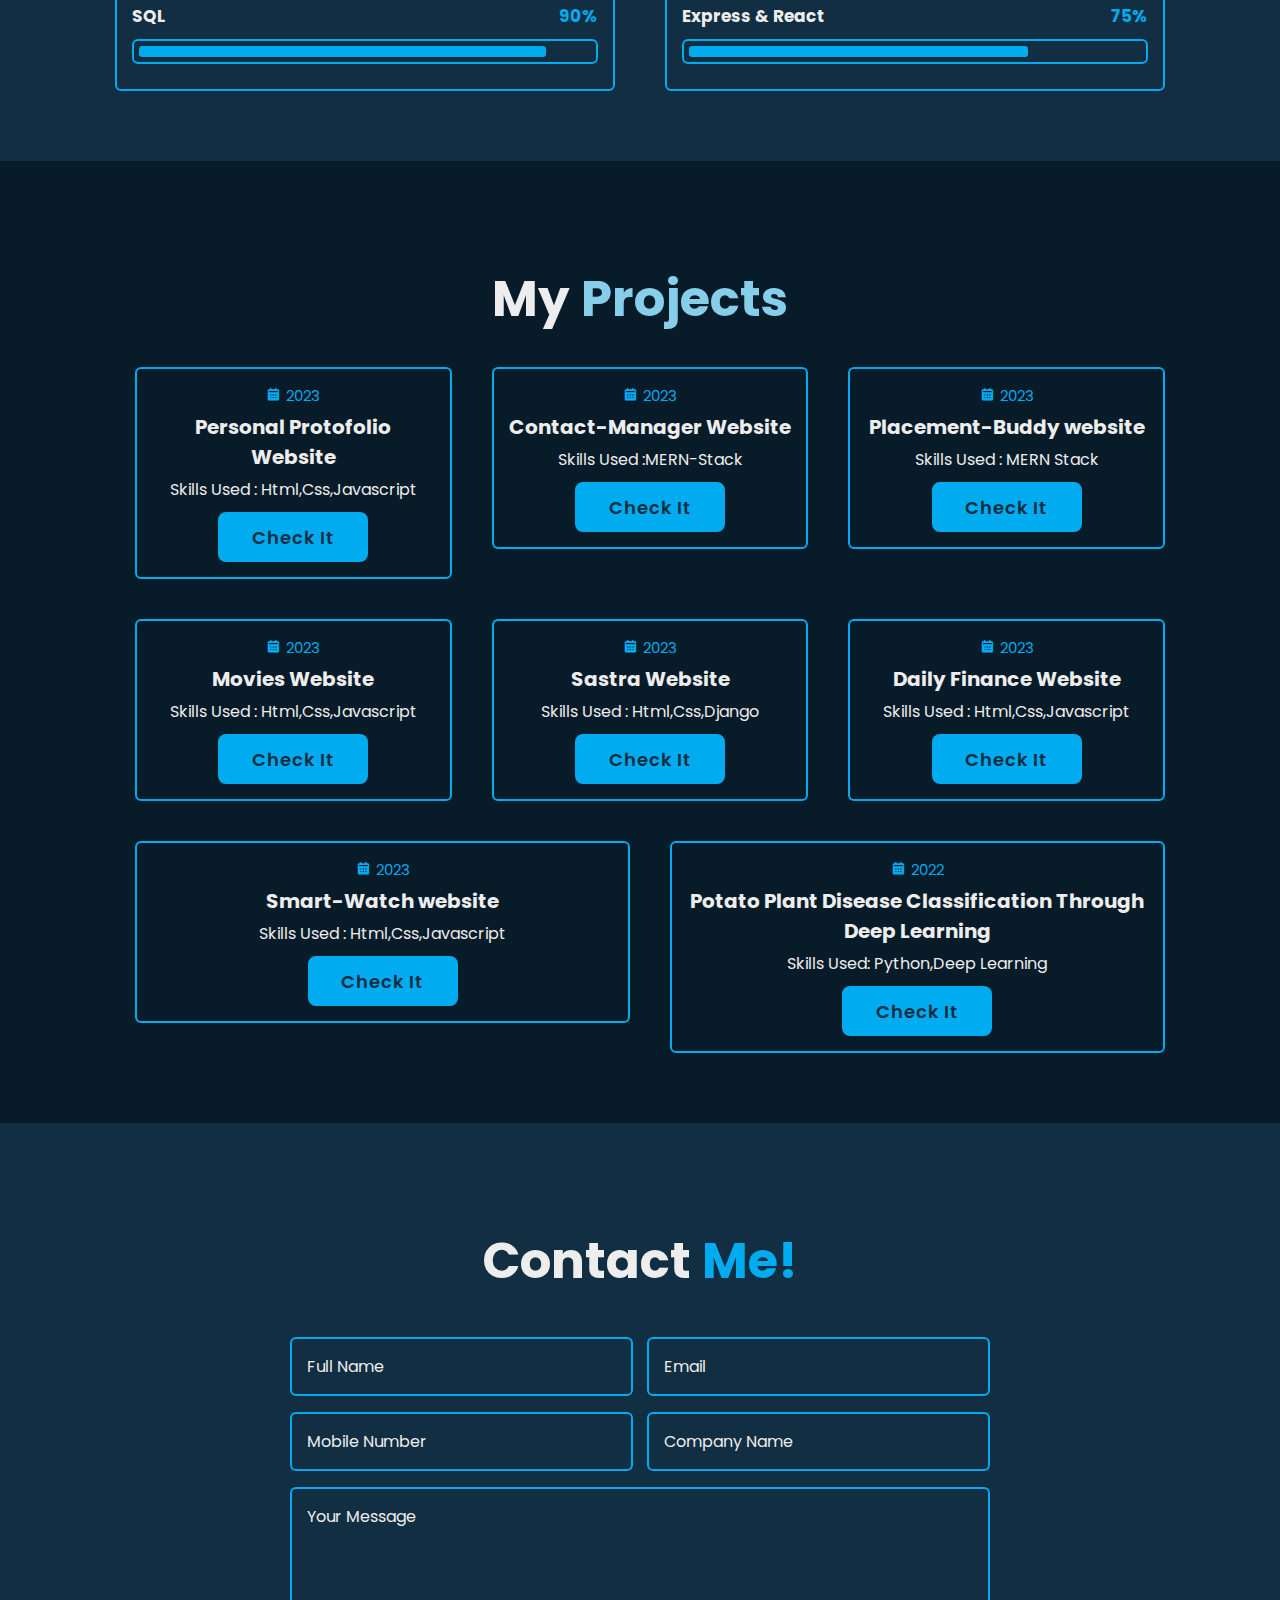
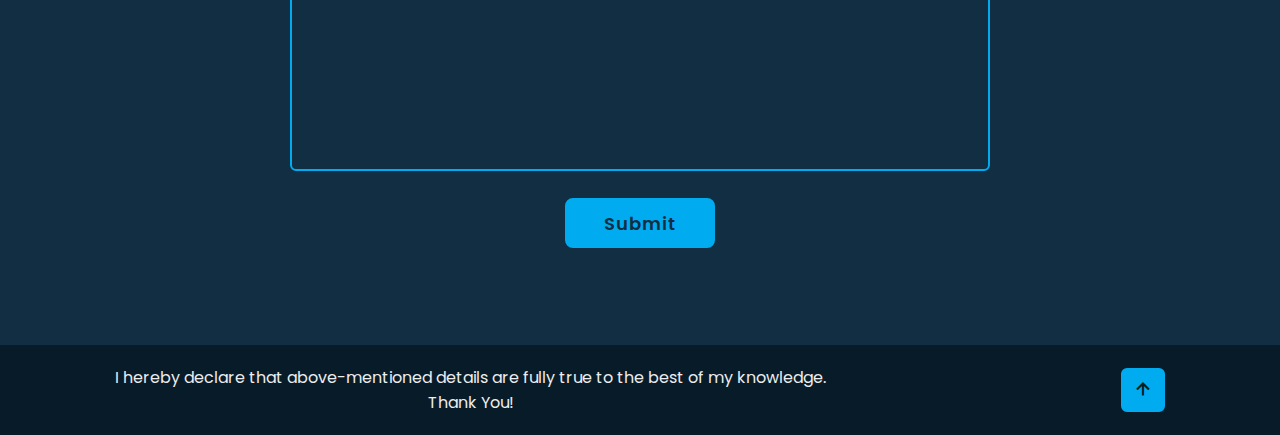
==== commit 9d3fd36f: "modified" ====
--- a/Resume/index.html
+++ b/Resume/index.html
@@ -149,7 +149,7 @@
                             <div class="bar"><span></span></div>
                         </div>
                         <div class="progress">
-                            <h3>ML&DL <span>40%</span></h3>
+                            <h3>Express & React <span>75%</span></h3>
                             <div class="bar"><span></span></div>
                         </div>
                     </div>
--- a/Resume/index.css
+++ b/Resume/index.css
@@ -389,7 +389,7 @@
     width: 75%;
 }
 .skills-column:nth-child(2) .skills-content .progress:nth-child(4) .bar span{
-    width: 40%;
+    width: 75%;
 }
 .projects{
     display:flex;
